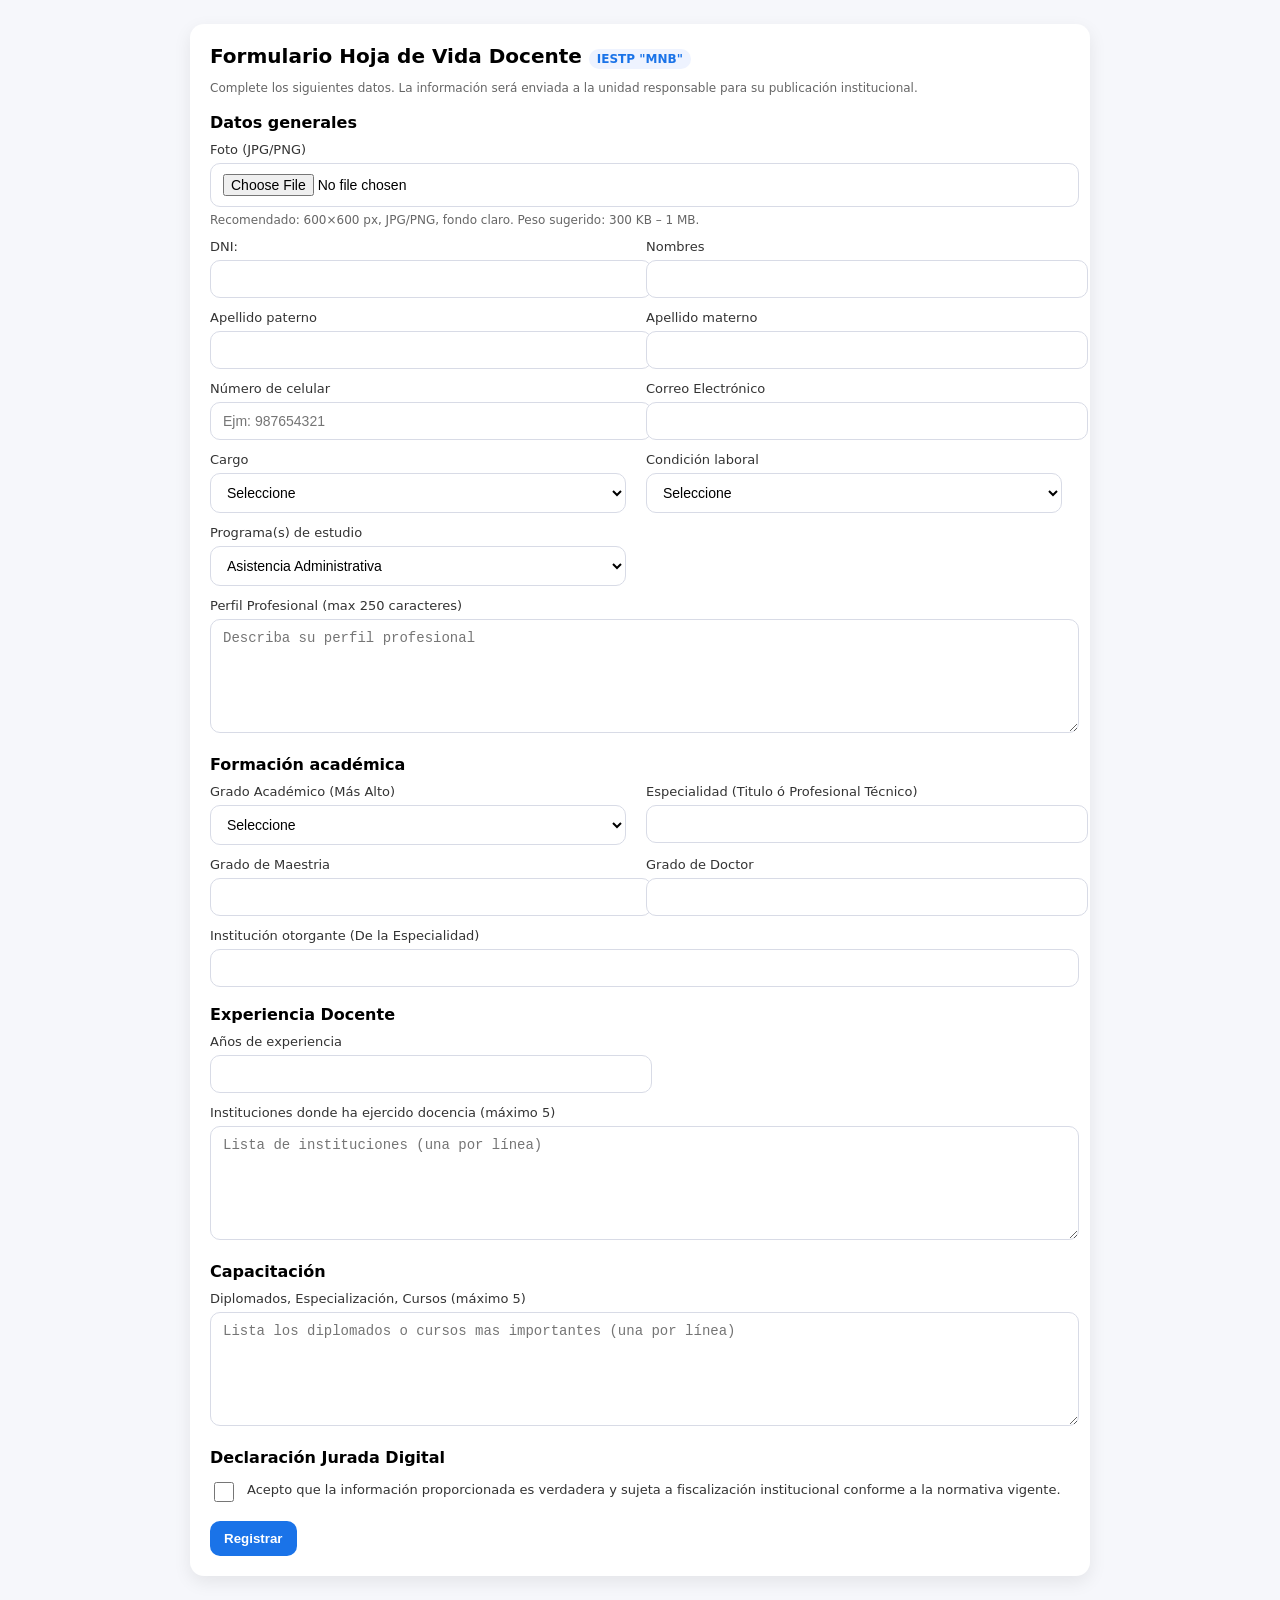
==== hvdocente.html @ cdea900e "Update hvdocente.html" ====
<!doctype html>
<html lang="es">
<head>
  <meta charset="utf-8" />
  <meta name="viewport" content="width=device-width, initial-scale=1" />
  <title>Registro Hoja de Vida Docente</title>
  <link rel="stylesheet" href="style.css">
  <script src="scriptshv.js" defer></script>
</head>
<body>
  <div class="card">
    <h1>Formulario Hoja de Vida Docente <span class="badge">IESTP "MNB"</span></h1>
    <p class="hint">Complete los siguientes datos. La información será enviada a la unidad responsable para su publicación institucional.</p>

    <form id="cvForm">
      <h2>Datos generales</h2>
      <div class="grid">
        <div class="full">
          <label for="foto">Foto (JPG/PNG)</label>
          <input id="foto" name="foto" type="file" accept="image/jpeg,image/png" />
          <div class="hint">
            Recomendado: 600×600 px, JPG/PNG, fondo claro. Peso sugerido: 300 KB – 1 MB.
          </div>
          <div class="preview" id="previewWrap" style="display:none;">
            <img id="previewImg" alt="Vista previa" />
            <div>
              <div id="previewMeta" class="hint"></div>
            </div>
          </div>
        </div>

        <div>
          <label for="dni">DNI:</label>
          <input id="dni" name="dni" type="text" required />
        </div>

        <div>
          <label for="nombres">Nombres</label>
          <input id="nombres" name="nombres" type="text" required />
        </div>

        <div>
          <label for="apellidoPaterno">Apellido paterno</label>
          <input id="apellidoPaterno" name="apellidoPaterno" type="text" required>
        </div>

        <div>
          <label for="apellidoMaterno">Apellido materno</label>
          <input id="apellidoMaterno" name="apellidoMaterno" type="text" required>
        </div>

        <div>
          <label for="celular">Número de celular</label>
          <input id="celular" name="celular" type="tel" 
                placeholder="Ejm: 987654321"
                pattern="[0-9]{9}" 
                required>
        </div>

        <div>
          <label for="email">Correo Electrónico</label>
          <input id="email" name="email" type="text" required>
        </div>


        <div>
          <label for="cargo">Cargo</label>
          <select id="cargo" name="cargo" required>
            <option value="">Seleccione</option>
            <option value="Docente">Docente</option>
            <option value="Administrativo">Administrativo</option>
          </select>

         </div>

        <div>
          <label for="condicionLaboral">Condición laboral</label>
          <select id="condicionLaboral" name="condicionLaboral" required>
            <option value="">Seleccione</option>
            <option value="Nombrado">Nombrado</option>
            <option value="Contratado">Contratado</option>
          </select>
        </div>

        <div>
          <label for="programas">Programa(s) de estudio</label>
          <select id="programas" name="programas" required>
            <option value="Asistencia Administrativa">Asistencia Administrativa</option>
            <option value="Contabilidad">Contabilidad</option>
            <option value="Desarrollo de Sistemas de Información">Desarrollo de Sistemas de Información</option>
            <option value="Enfermera Técnica">Enfermera Técnica</option>
            <option value="Explotación Minera">Explotación Minera</option>
            <option value="Laboratorio Clínico y Anatomía Patológica">Laboratorio Clínico y Anatomía Patológica</option>
            <option value="Mecánica de Producción Industrial">Mecánica de Producción Industrial</option>
            <option value="Mecatrónica Automotriz">Mecatrónica Automotriz</option>
            <option value="Prótesis Dental">Prótesis Dental</option>
            <option value="Empleabilidad">Empleabilidad</option>
          </select>
        </div>

        <div class="full">
          <label for="perfilprofesional">Perfil Profesional (max 250 caracteres)</label>
          <textarea id="perfilprofesional" name="perfilprofesional" placeholder="Describa su perfil profesional" maxlength="250" required></textarea>
        </div>
       

      </div>

      <h2>Formación académica</h2>
      <div class="grid">
          <div>
          <label for="gradoTitulo">Grado Académico (Más Alto)</label>
          <select id="gradoTitulo" name="gradoTitulo" required>
            <option value="">Seleccione</option>
            <option value="Doctor">Doctor</option>
            <option value="Maestria">Maestría</option>
            <option value="Titulado">Titulado/Profesional</option>
            <option value="Bachiller">Bachiller</option>
            <option value="Profesor">Titulo de Profesor</option>            
            <option value="Tecnico">Técnico Profesional</option>
            <option value="Sespecialidad">Segunda Especialidad</option>
          </select>
        </div>

        <div>
          <label for="especialidad">Especialidad (Titulo ó Profesional Técnico)</label>
          <input id="especialidad" name="especialidad" type="text" required />
        </div>


        <div>
          <label for="maestria">Grado de Maestria</label>
          <input id="maestria" name="maestria" type="text" />
        </div>

        <div>
          <label for="doctorado">Grado de Doctor</label>
          <input id="doctorado" name="doctorado" type="text" />
        </div>

        <div class="full">
          <label for="institucionOtorgante">Institución otorgante (De la Especialidad)</label>
          <input id="institucionOtorgante" name="institucionOtorgante" type="text" required />
        </div>
      </div>

      <h2>Experiencia Docente</h2>
      <div class="grid">
        <div>
          <label for="aniosExperiencia">Años de experiencia</label>
          <input id="aniosExperiencia" name="aniosExperiencia" type="number" min="0" max="60" required />
        </div>

        <div class="full">
          <label for="institucionesDocencia">Instituciones donde ha ejercido docencia (máximo 5)</label>
          <textarea id="institucionesDocencia" name="institucionesDocencia" placeholder="Lista de instituciones (una por línea)" required></textarea>
        </div>
      </div>

      <h2>Capacitación</h2>
      <div class="grid">
        <div class="full">
          <label for="capacitacion">Diplomados, Especialización, Cursos (máximo 5)</label>
          <textarea id="capacitacion" name="capacitacion" placeholder="Lista los diplomados o cursos mas importantes (una por línea)" required></textarea>
        </div>
      </div>

      <h2>Declaración Jurada Digital</h2>

      <div class="declaracion-wrap">
        <input type="checkbox" id="declaracionJurada" required>
        <label for="declaracionJurada">
          Acepto que la información proporcionada es verdadera y sujeta a fiscalización institucional conforme a la normativa vigente.
        </label>
      </div>
      <div class="actions">
        <button id="sendBtn" type="submit">Registrar</button>
        <span class="status" id="status"></span>
      </div>
    </form>

  </div>
---- style.css ----
body { font-family: system-ui, Arial, sans-serif; background:#f6f7fb; margin:0; padding:24px; box-sizing: border-box;}
    .card { max-width: 860px; margin: 0 auto; background:#fff; border-radius:14px; padding:20px; box-shadow:0 6px 18px rgba(0,0,0,.08); }
    h1 { font-size: 20px; margin:0 0 12px; }
    h2 { font-size: 16px; margin:18px 0 10px; }
    .grid { display:grid; grid-template-columns: 1fr 1fr; gap:12px; }
    label { display:block; font-size:13px; margin:0 0 6px; color:#333; }
    input, select, textarea {
      width:98%; padding:10px 12px; border:1px solid #d8dbe6; border-radius:10px;
      font-size:14px; background:#fff;
    }
    textarea { min-height: 92px; resize: vertical; }
    .hint { font-size:12px; color:#666; margin-top:6px; }
    .declaracion-wrap {   display: flex; align-items: center; gap: 10px; margin-top: 12px; font-size: 14px; }
    .declaracion-wrap input[type="checkbox"] { width: 20px; height: 20px; cursor: pointer; }
    .actions { margin-top:16px; display:flex; gap:10px; align-items:center; }
    button {
      border:0; padding:10px 14px; border-radius:10px; cursor:pointer; font-weight:600;
      background:#1a73e8; color:#fff;
    }
    button:disabled { opacity:.6; cursor:not-allowed; }
    .status { font-size:13px; }
    .full { grid-column: 1 / -1; }
    .preview { display:flex; gap:12px; align-items:center; margin-top:8px; }
    .preview img { width:64px; height:64px; border-radius:12px; object-fit:cover; border:1px solid #e3e6f1; }
    .badge { display:inline-block; padding:3px 8px; border-radius:999px; background:#eef3ff; color:#1a73e8; font-size:12px; }
    @media (max-width: 720px) { .grid { grid-template-columns: 1fr; } }
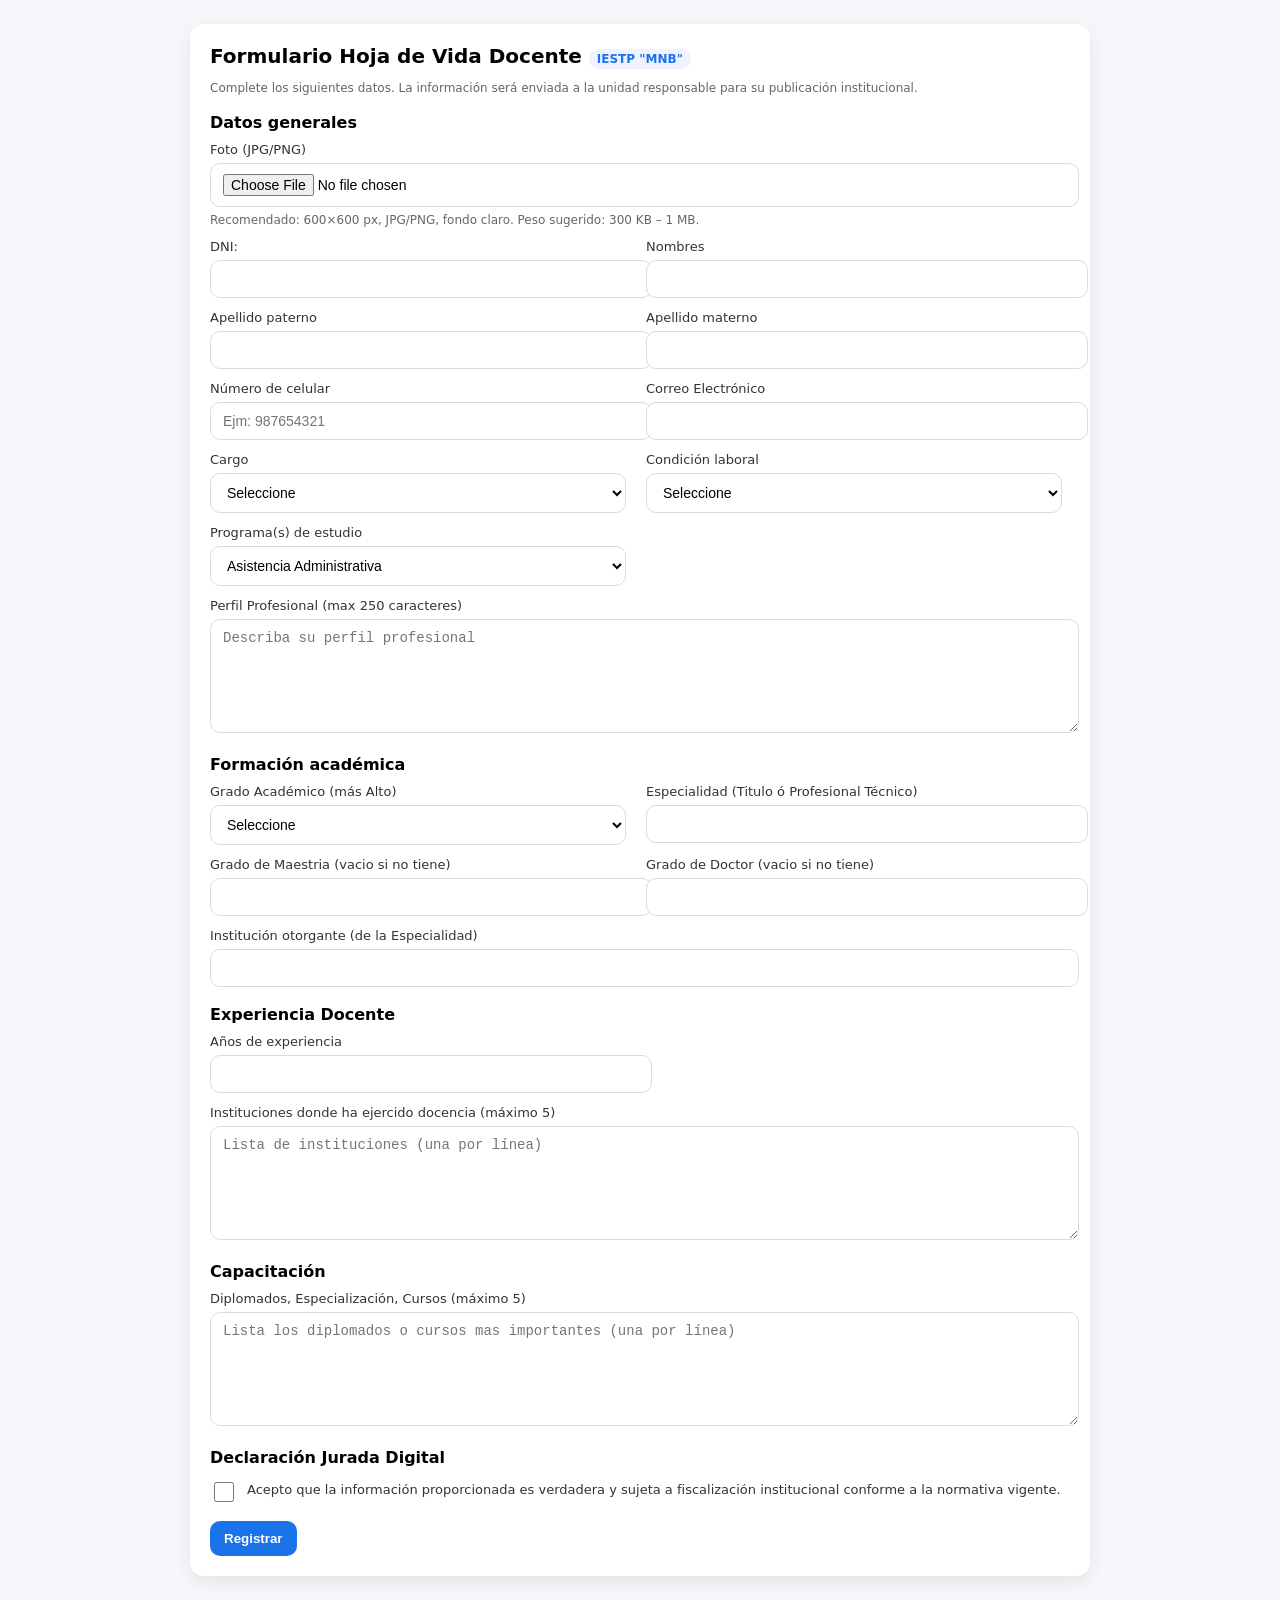
==== commit e3f71a5f: "Update hvdocente.html" ====
--- a/hvdocente.html
+++ b/hvdocente.html
@@ -109,7 +109,7 @@
       <h2>Formación académica</h2>
       <div class="grid">
           <div>
-          <label for="gradoTitulo">Grado Académico (Más Alto)</label>
+          <label for="gradoTitulo">Grado Académico (más Alto)</label>
           <select id="gradoTitulo" name="gradoTitulo" required>
             <option value="">Seleccione</option>
             <option value="Doctor">Doctor</option>
@@ -129,17 +129,17 @@
 
 
         <div>
-          <label for="maestria">Grado de Maestria</label>
+          <label for="maestria">Grado de Maestria (vacio si no tiene)</label>
           <input id="maestria" name="maestria" type="text" />
         </div>
 
         <div>
-          <label for="doctorado">Grado de Doctor</label>
+          <label for="doctorado">Grado de Doctor (vacio si no tiene)</label>
           <input id="doctorado" name="doctorado" type="text" />
         </div>
 
         <div class="full">
-          <label for="institucionOtorgante">Institución otorgante (De la Especialidad)</label>
+          <label for="institucionOtorgante">Institución otorgante (de la Especialidad)</label>
           <input id="institucionOtorgante" name="institucionOtorgante" type="text" required />
         </div>
       </div>
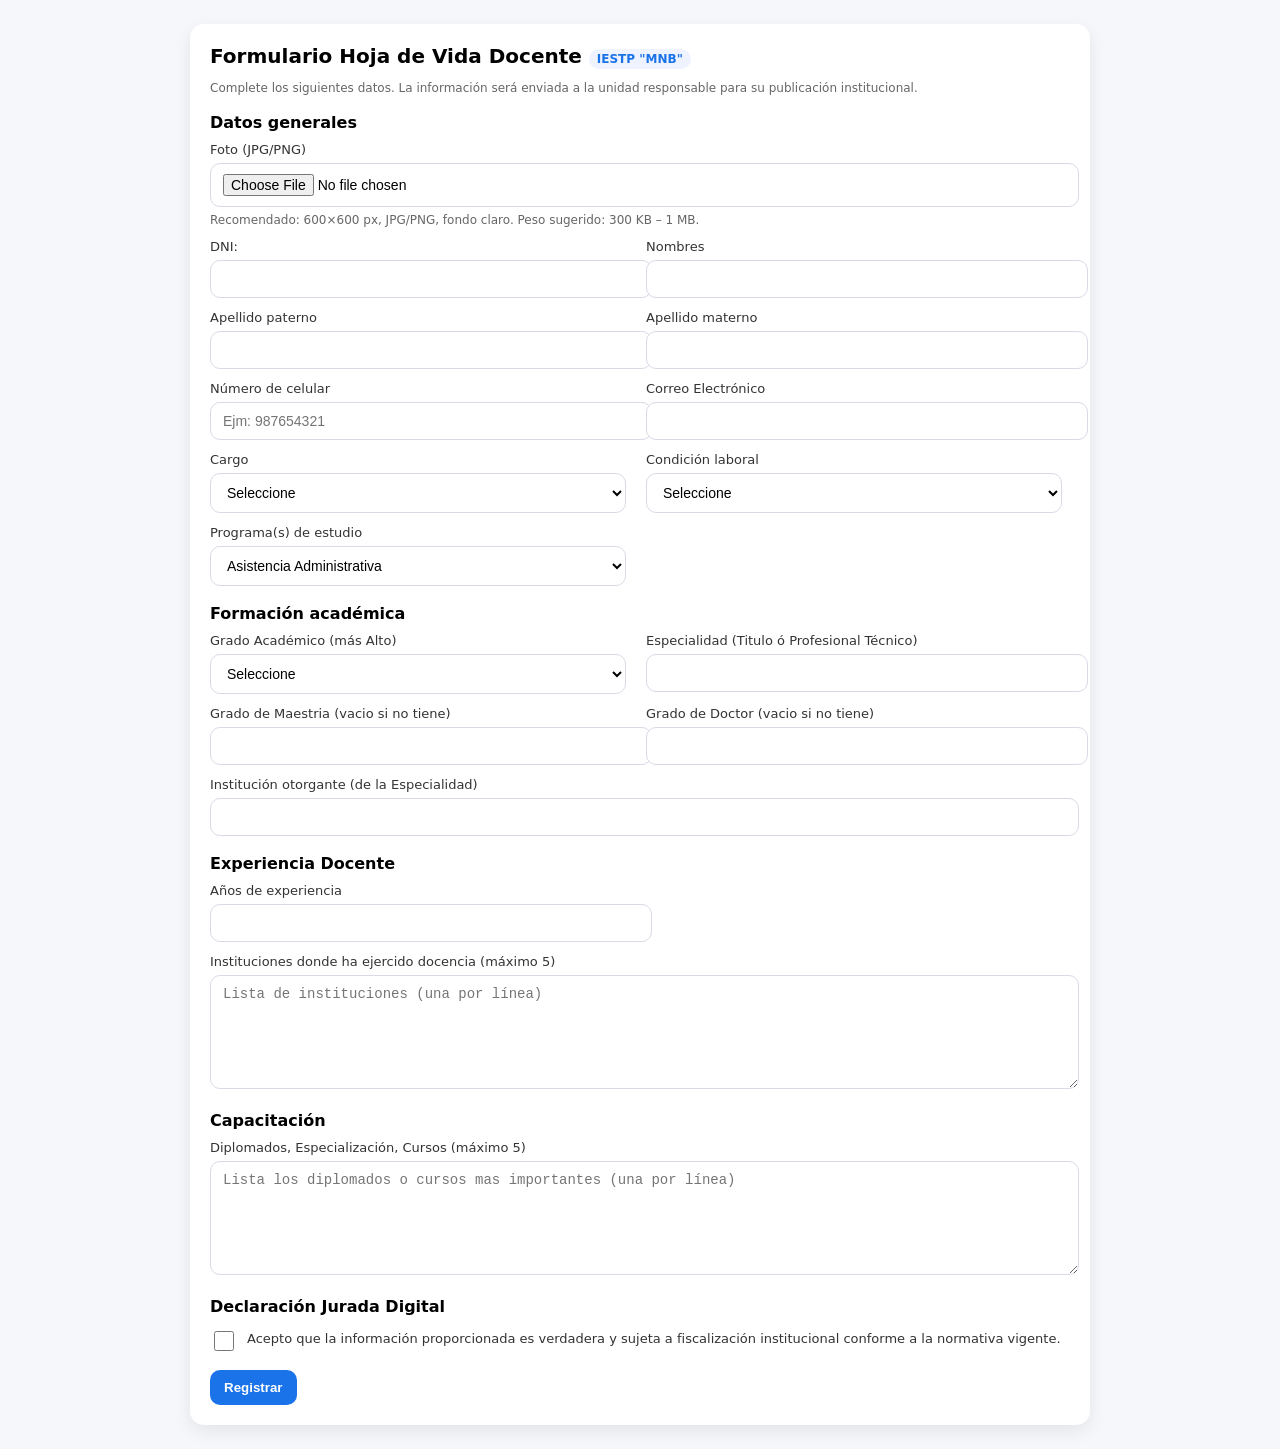
==== commit 8cea5868: "Update hvdocente.html" ====
--- a/hvdocente.html
+++ b/hvdocente.html
@@ -98,10 +98,10 @@
           </select>
         </div>
 
-        <div class="full">
+        <!-- <div class="full">
           <label for="perfilprofesional">Perfil Profesional (max 250 caracteres)</label>
           <textarea id="perfilprofesional" name="perfilprofesional" placeholder="Describa su perfil profesional" maxlength="250" required></textarea>
-        </div>
+        </div> -->
        
 
       </div>
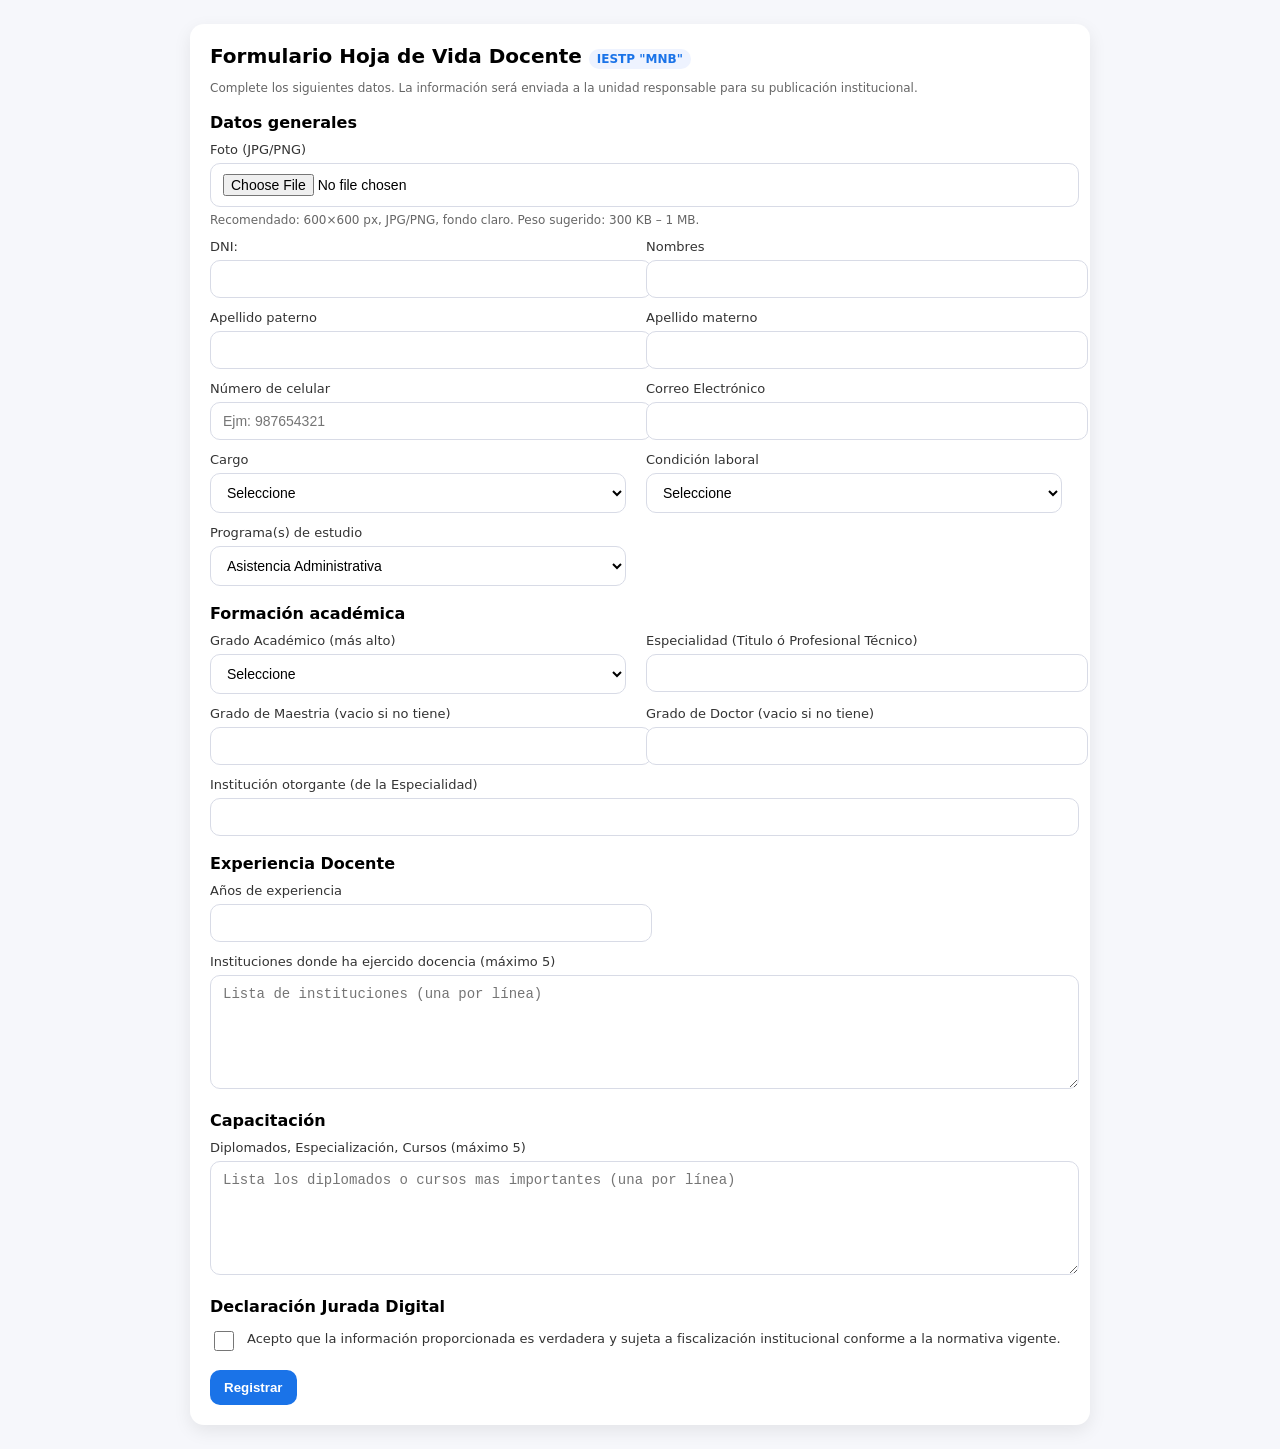
==== commit 906fb24e: "Update hvdocente.html" ====
--- a/hvdocente.html
+++ b/hvdocente.html
@@ -77,8 +77,8 @@
           <label for="condicionLaboral">Condición laboral</label>
           <select id="condicionLaboral" name="condicionLaboral" required>
             <option value="">Seleccione</option>
-            <option value="Nombrado">Nombrado</option>
-            <option value="Contratado">Contratado</option>
+            <option value="Nombrado">NOMBRADO</option>
+            <option value="Contratado">CONTRATADO</option>
           </select>
         </div>
 
@@ -109,7 +109,7 @@
       <h2>Formación académica</h2>
       <div class="grid">
           <div>
-          <label for="gradoTitulo">Grado Académico (más Alto)</label>
+          <label for="gradoTitulo">Grado Académico (más alto)</label>
           <select id="gradoTitulo" name="gradoTitulo" required>
             <option value="">Seleccione</option>
             <option value="Doctor">Doctor</option>
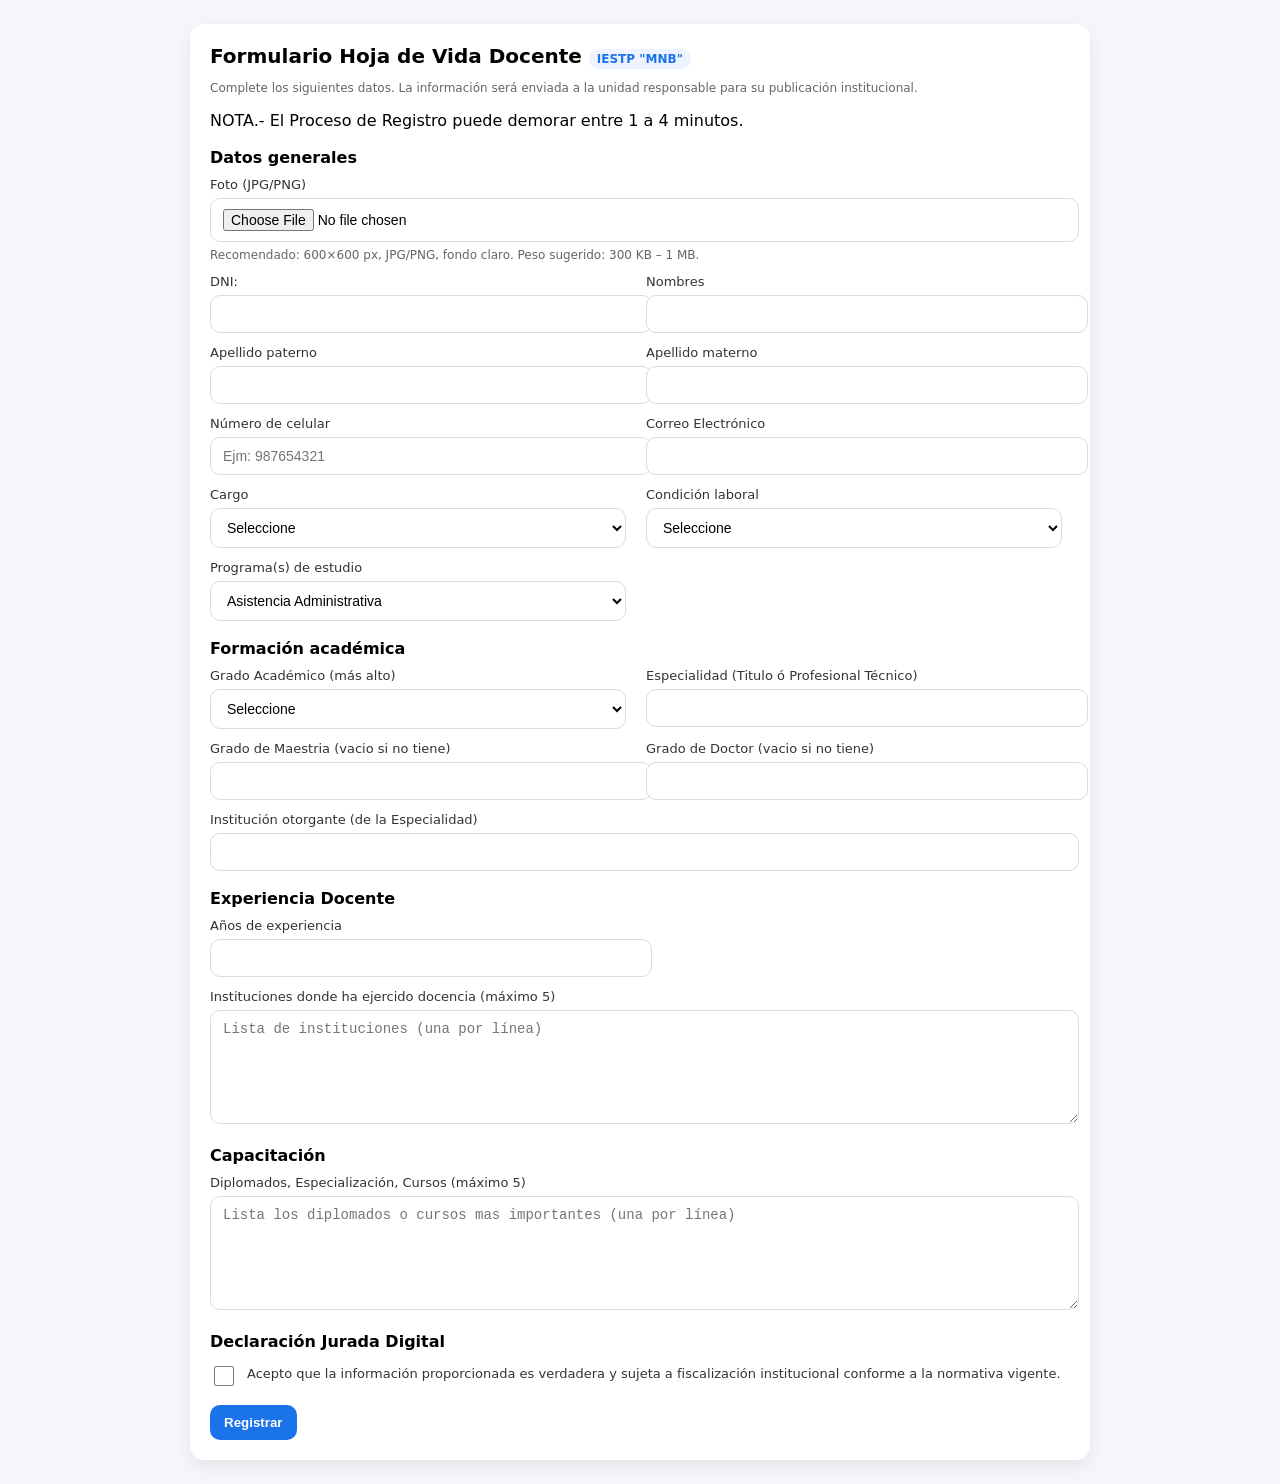
==== commit 9ed8b1f2: "Update hvdocente.html" ====
--- a/hvdocente.html
+++ b/hvdocente.html
@@ -11,7 +11,7 @@
   <div class="card">
     <h1>Formulario Hoja de Vida Docente <span class="badge">IESTP "MNB"</span></h1>
     <p class="hint">Complete los siguientes datos. La información será enviada a la unidad responsable para su publicación institucional.</p>
-
+    <p>NOTA.- El Proceso de Registro puede demorar entre 1 a 4 minutos.</p>
     <form id="cvForm">
       <h2>Datos generales</h2>
       <div class="grid">
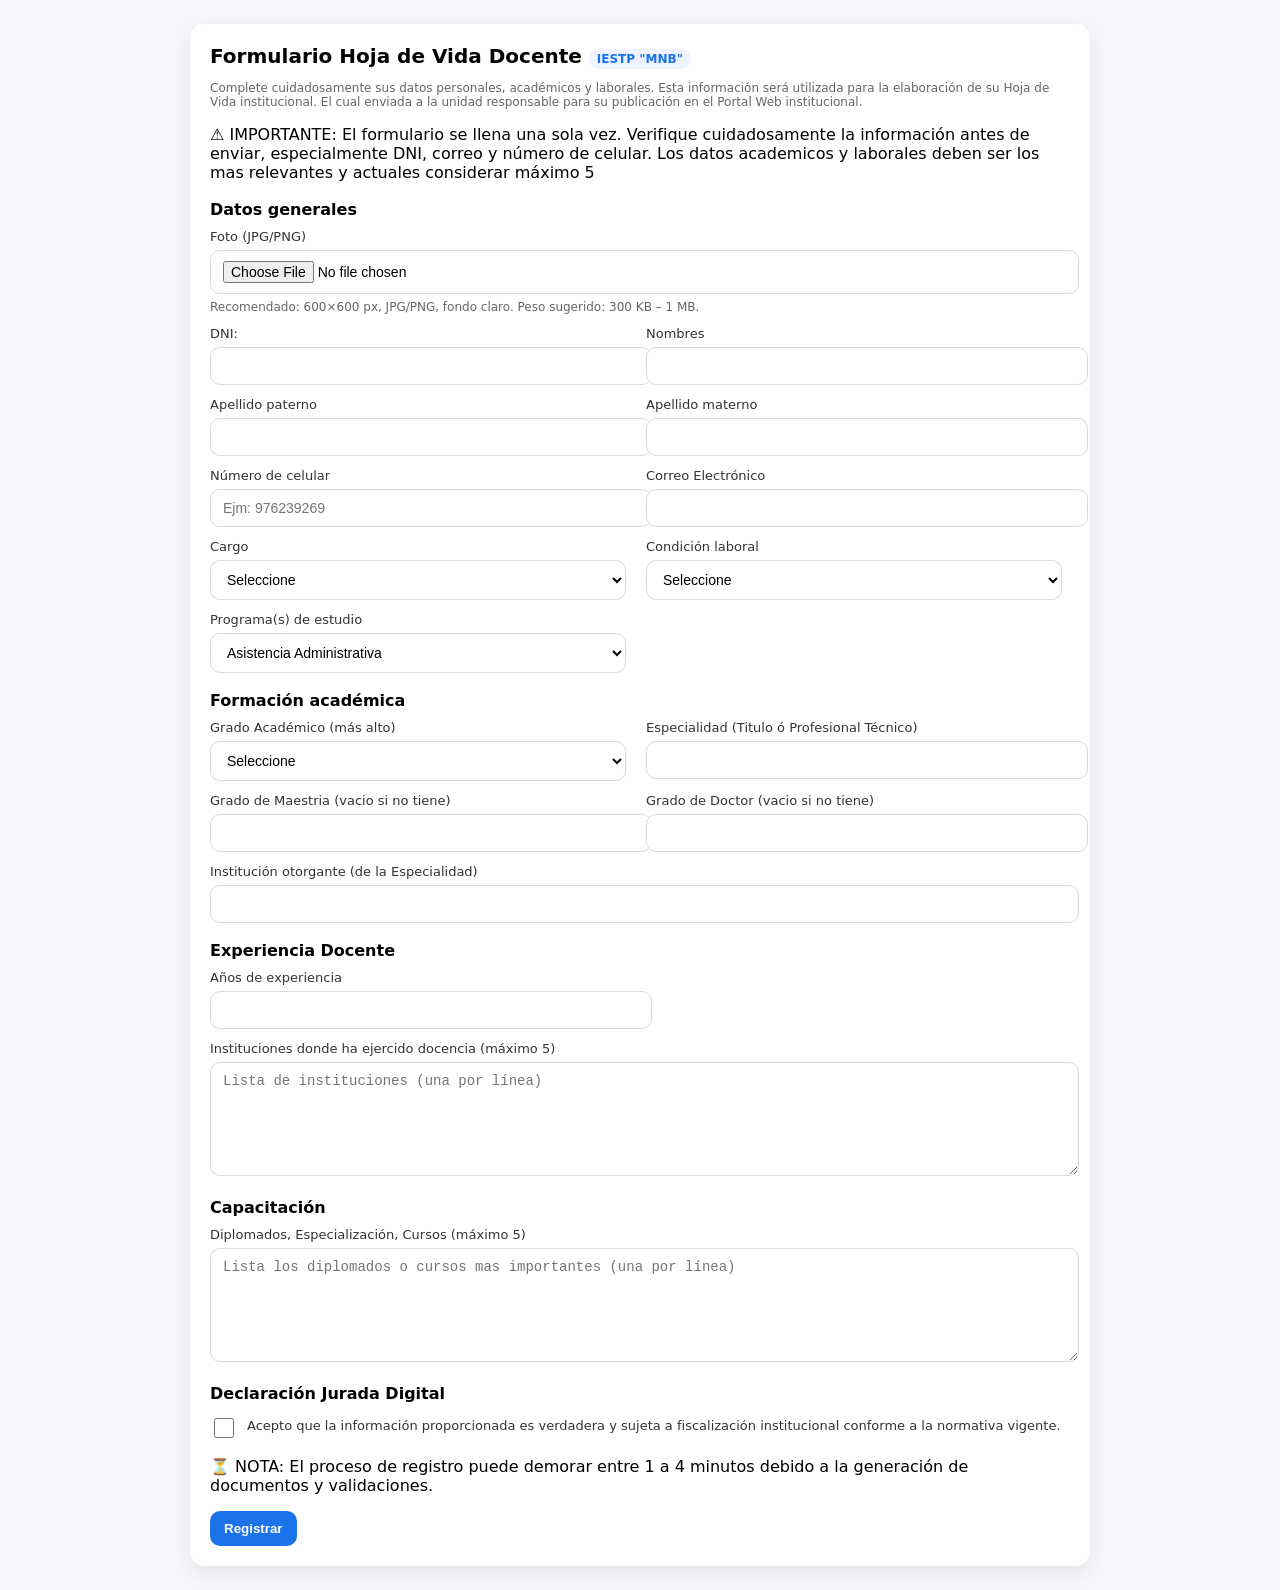
==== commit d471a402: "Update hvdocente.html" ====
--- a/hvdocente.html
+++ b/hvdocente.html
@@ -10,8 +10,14 @@
 <body>
   <div class="card">
     <h1>Formulario Hoja de Vida Docente <span class="badge">IESTP "MNB"</span></h1>
-    <p class="hint">Complete los siguientes datos. La información será enviada a la unidad responsable para su publicación institucional.</p>
-    <p>NOTA.- El Proceso de Registro puede demorar entre 1 a 4 minutos.</p>
+    <p class="hint">Complete cuidadosamente sus datos personales, académicos y laborales.  
+    Esta información será utilizada para la elaboración de su Hoja de Vida institucional. 
+    El cual enviada a la unidad responsable para su publicación en el Portal Web institucional.</p>
+    <p class="warning">
+    ⚠️ IMPORTANTE: El formulario se llena una sola vez.  
+    Verifique cuidadosamente la información antes de enviar, especialmente DNI, correo y número de celular.
+    Los datos academicos y laborales deben ser los mas relevantes y actuales considerar máximo 5
+    </p>
     <form id="cvForm">
       <h2>Datos generales</h2>
       <div class="grid">
@@ -31,7 +37,7 @@
 
         <div>
           <label for="dni">DNI:</label>
-          <input id="dni" name="dni" type="text" required />
+          <input id="dni" name="dni" type="text" pattern="[0-9]{8}" maxlength="8" required />
         </div>
 
         <div>
@@ -51,15 +57,13 @@
 
         <div>
           <label for="celular">Número de celular</label>
-          <input id="celular" name="celular" type="tel" 
-                placeholder="Ejm: 987654321"
-                pattern="[0-9]{9}" 
-                required>
+          <input id="celular" name="celular" type="tel" pattern="[0-9]{9}" maxlength="9"
+            placeholder="Ejm: 976239269" required>
         </div>
 
         <div>
           <label for="email">Correo Electrónico</label>
-          <input id="email" name="email" type="text" required>
+          <input id="email" name="email" type="email" required>
         </div>
 
 
@@ -173,6 +177,9 @@
           Acepto que la información proporcionada es verdadera y sujeta a fiscalización institucional conforme a la normativa vigente.
         </label>
       </div>
+      <p class="note">
+      ⏳ NOTA: El proceso de registro puede demorar entre 1 a 4 minutos debido a la generación de documentos y validaciones.
+      </p>
       <div class="actions">
         <button id="sendBtn" type="submit">Registrar</button>
         <span class="status" id="status"></span>
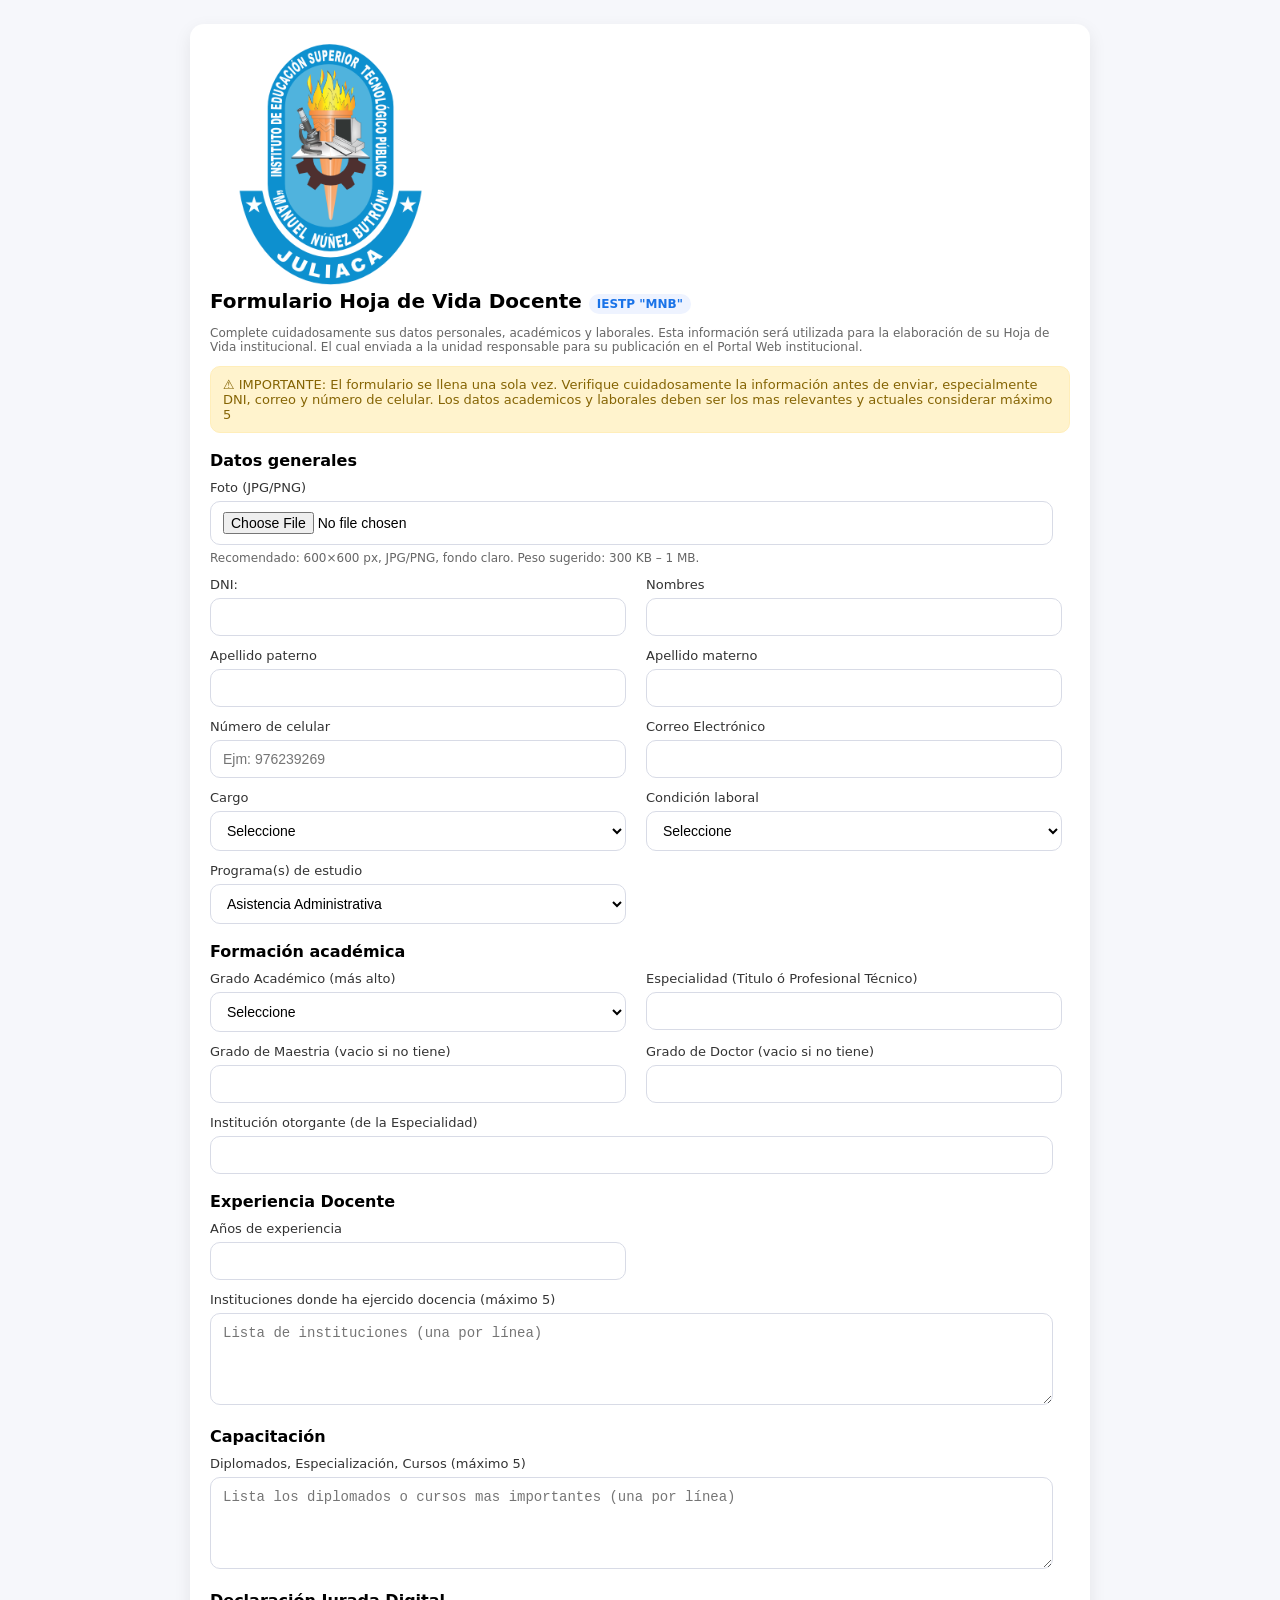
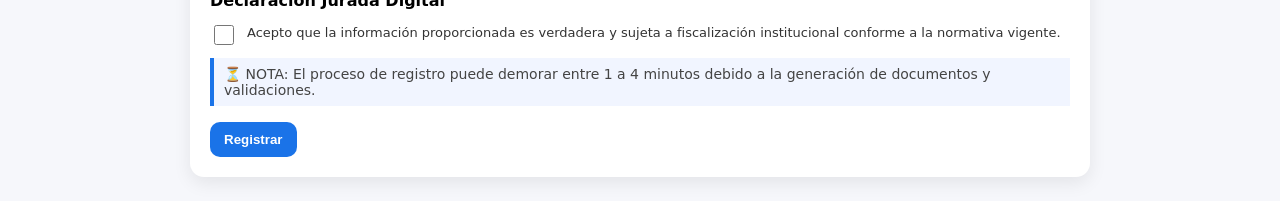
==== commit f6a9fd46: "Update hvdocente.html" ====
--- a/hvdocente.html
+++ b/hvdocente.html
@@ -9,7 +9,11 @@
 </head>
 <body>
   <div class="card">
-    <h1>Formulario Hoja de Vida Docente <span class="badge">IESTP "MNB"</span></h1>
+  <!--  <h1>Formulario Hoja de Vida Docente <span class="badge">IESTP "MNB"</span></h1> -->
+    <div class="header-title">
+      <img src="logo.png" alt="Logo Institucional" class="logo">
+      <h1>Formulario Hoja de Vida Docente <span class="badge">IESTP "MNB"</span></h1>
+    </div>
     <p class="hint">Complete cuidadosamente sus datos personales, académicos y laborales.  
     Esta información será utilizada para la elaboración de su Hoja de Vida institucional. 
     El cual enviada a la unidad responsable para su publicación en el Portal Web institucional.</p>
--- a/style.css
+++ b/style.css
@@ -6,10 +6,12 @@
     label { display:block; font-size:13px; margin:0 0 6px; color:#333; }
     input, select, textarea {
       width:98%; padding:10px 12px; border:1px solid #d8dbe6; border-radius:10px;
-      font-size:14px; background:#fff;
+      font-size:14px; background:#fff; box-sizing: border-box;
     }
-    textarea { min-height: 92px; resize: vertical; }
+    textarea { min-height: 92px; resize: vertical; white-space: pre-wrap; line-height: 1.4;}
     .hint { font-size:12px; color:#666; margin-top:6px; }
+    .warning { background: #fff3cd; border: 1px solid #ffeeba; color: #856404; padding: 10px 12px; border-radius: 10px; font-size: 13px; margin-top: 10px; }
+    .note { font-size: 14px; color: #444; margin-top: 10px; padding: 8px 10px; background: #f1f5ff; border-left: 4px solid #1a73e8; }
     .declaracion-wrap {   display: flex; align-items: center; gap: 10px; margin-top: 12px; font-size: 14px; }
     .declaracion-wrap input[type="checkbox"] { width: 20px; height: 20px; cursor: pointer; }
     .actions { margin-top:16px; display:flex; gap:10px; align-items:center; }
